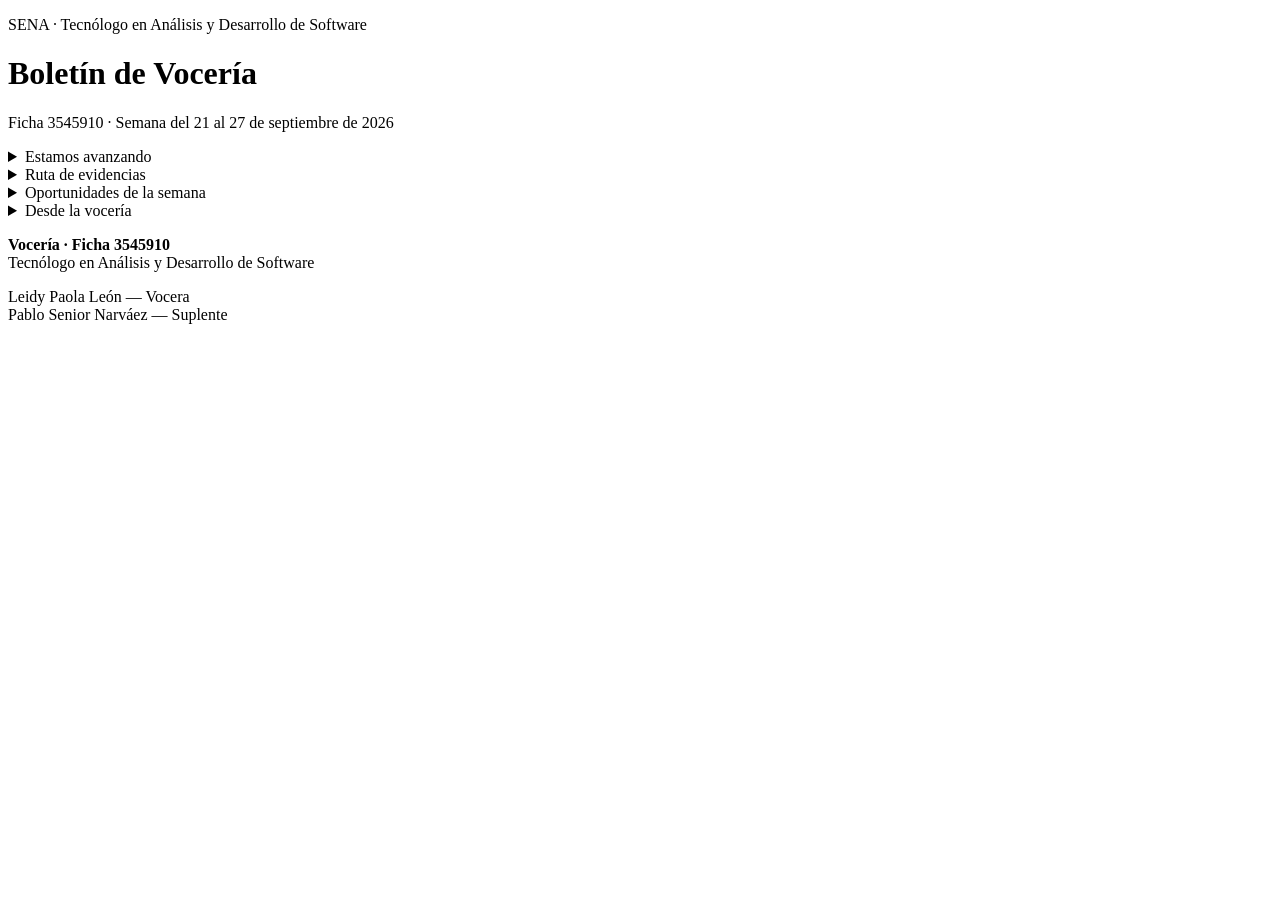
==== index.html @ a2a6277c "Agregar contenido y secciones desplegables" ====
<!DOCTYPE html>
<html lang="es">

<head>
    <meta charset="UTF-8">
    <meta name="viewport" content="width=device-width, initial-scale=1.0">
    <meta name="description" content="Boletín de acompañamiento de la vocería de la ficha 3545910 - SENA.">

    <title>Boletín de Vocería | Ficha 3545910</title>
</head>

<body>

    <header>
        <p>SENA · Tecnólogo en Análisis y Desarrollo de Software</p>
        <h1>Boletín de Vocería</h1>
        <p>Ficha 3545910 · Semana del 21 al 27 de septiembre de 2026</p>
    </header>

    <main>

        <!-- SECCIÓN 1 -->
        <details>
            <summary>
                Estamos avanzando
            </summary>

            <p>
                Estamos llegando al cierre de las evidencias correspondientes
                a la Actividad de Aprendizaje 1 y ya comenzamos la transición
                hacia la Actividad de Aprendizaje 2, de la cual hacen parte
                los materiales de formación y las actividades relacionadas
                con UML que estamos desarrollando actualmente.
            </p>

            <p>
                Por eso, este es un buen momento para revisar cómo vamos:
                quienes tengan evidencias pendientes o presenten alguna
                dificultad deben comunicarlo oportunamente y ponerse al día,
                teniendo en cuenta que durante los próximos meses continuarán
                las actividades del componente técnico y las demás competencias
                previstas en el cronograma de formación.
            </p>

            <p>
                Desde la vocería estaremos compartiendo semanalmente las
                actividades y fechas que correspondan según el calendario,
                para que todos tengamos claro qué viene y podamos organizarnos
                con tiempo.
            </p>
        </details>


        <!-- SECCIÓN 2 -->
        <details>
            <summary>
                Ruta de evidencias
            </summary>

            <p>
                <strong>Importante:</strong> las actividades no necesariamente
                aparecen en Zajuna siguiendo el orden de sus fechas de cierre.
                Por eso las organizamos aquí según su vencimiento.
            </p>

            <h3>Vencidas</h3>

            <article>
                <strong>Taller: Especificación del modelo conceptual y propuesta técnica del proyecto de software</strong>
                <p>Venció: 8 de septiembre de 2026 · 9:24 a. m.</p>
            </article>

            <article>
                <strong>Elaboración de los diagramas del modelo de dominio del proyecto</strong>
                <p>Venció: 11 de septiembre de 2026 · 9:10 a. m.</p>
            </article>

            <article>
                <strong>Foro temático – Lenguaje Unificado de Modelado (UML)</strong>
                <p>Venció: 21 de septiembre de 2026 · 9:09 a. m.</p>
            </article>

            <h3>Esta semana</h3>

            <article>
                <strong>Elaboración de diagramas y plantillas para casos de uso del proyecto</strong>
                <p>Vence: 27 de septiembre de 2026 · 9:09 a. m.</p>
            </article>

            <h3>Próximamente</h3>

            <article>
                <strong>Elaboración de historias de usuario del proyecto</strong>
                <p>Vence: 4 de octubre de 2026 · 9:09 a. m.</p>
            </article>

            <article>
                <strong>Diagramas y documentación de actividades del proyecto</strong>
                <p>Vence: 4 de octubre de 2026 · 9:10 a. m.</p>
            </article>

            <article>
                <strong>Mapa conceptual sobre validación de documentos</strong>
                <p>Vence: 18 de octubre de 2026 · 9:10 a. m.</p>
            </article>

            <p>
                <strong>¿Tienes alguna evidencia vencida?</strong>
                Revisa tu estado en Zajuna y comunícate oportunamente
                con el instructor correspondiente.
            </p>
        </details>


        <!-- SECCIÓN 3 -->
        <details>
            <summary>
                Oportunidades de la semana
            </summary>

            <p>
                Además de las evidencias, el SENA ofrece espacios de
                transferencia para acompañarnos durante la formación.
                Estas son algunas de las oportunidades que destacamos
                esta semana.
            </p>

            <article>
                <h3>¿Cómo usar la IA para aprender y trabajar mejor?</h3>

                <p>
                    Lunes 21 · 2:00 p. m.<br>
                    Viernes 25 · 10:00 a. m.
                </p>

                <p>
                    <strong>¿Por qué puede servirte?</strong>
                    Para conocer formas prácticas de utilizar la inteligencia
                    artificial como apoyo para estudiar, resolver dudas y
                    desarrollar mejor tus actividades.
                </p>
            </article>

            <article>
                <h3>Organiza tu aprendizaje con el cronograma de formación</h3>

                <p>
                    Lunes 21 · 4:00 p. m.<br>
                    Viernes 25 · 8:00 a. m.
                </p>

                <p>
                    <strong>¿Por qué puede servirte?</strong>
                    Para identificar fechas importantes, anticipar entregas
                    y organizar mejor tu tiempo cuando tienes varias
                    evidencias abiertas.
                </p>
            </article>

            <article>
                <h3>Usa el diseño universal para potenciar tu aprendizaje</h3>

                <p>
                    Lunes 21 · 6:00 p. m.<br>
                    Viernes 25 · 4:00 p. m.
                </p>

                <p>
                    <strong>¿Por qué puede servirte?</strong>
                    Para conocer diferentes maneras de acceder, comprender
                    y trabajar la información y aprovechar estrategias
                    que pueden facilitar tu proceso de aprendizaje.
                </p>
            </article>

            <p>
                <a href="https://ejecucionformacion.sena.edu.co/comunidad-aprendices/transferencias/titulada"
                   target="_blank"
                   rel="noopener noreferrer">
                    Ver todas las transferencias para aprendices
                </a>
            </p>
        </details>


        <!-- SECCIÓN 4 -->
        <details>
            <summary>
                Desde la vocería
            </summary>

            <p>
                Revisa periódicamente Zajuna, incluso si consideras que estás
                al día. Si tienes evidencias pendientes, dificultades con
                alguna actividad o una situación que esté afectando tu proceso
                formativo, comunícate oportunamente con el instructor y,
                si necesitas acompañamiento, con la vocería de la ficha.
            </p>

            <p>
                La idea de este boletín es organizar en un solo lugar lo más
                importante de cada semana para que sea más fácil seguir
                nuestra ruta de formación.
            </p>
        </details>

    </main>


    <footer>
        <p>
            <strong>Vocería · Ficha 3545910</strong><br>
            Tecnólogo en Análisis y Desarrollo de Software
        </p>

        <p>
            Leidy Paola León — Vocera<br>
            Pablo Senior Narváez — Suplente
        </p>
    </footer>

</body>

</html>
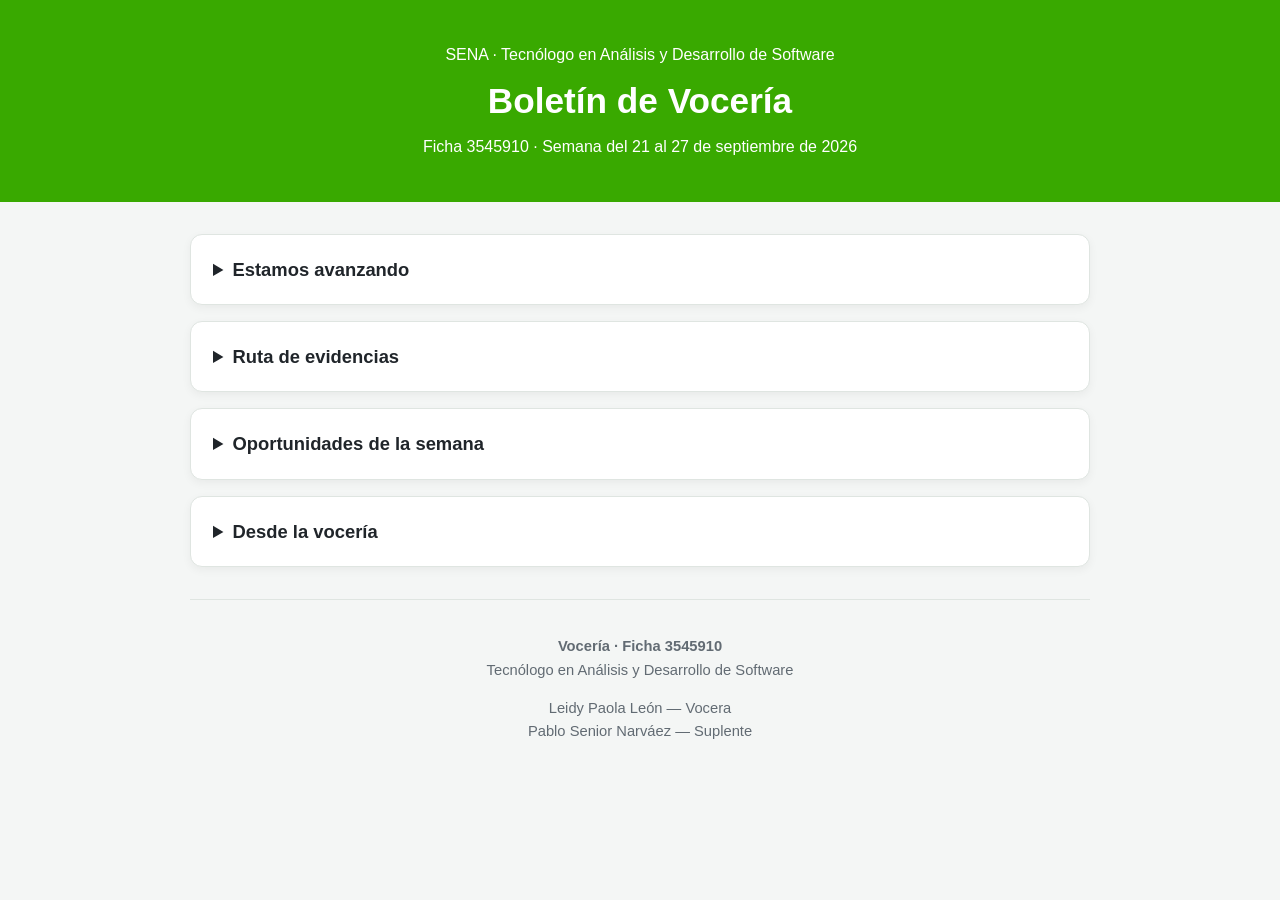
==== commit d239c83c: "Conectar hoja de estilos al boletín" ====
--- a/index.html
+++ b/index.html
@@ -7,6 +7,7 @@
     <meta name="description" content="Boletín de acompañamiento de la vocería de la ficha 3545910 - SENA.">
 
     <title>Boletín de Vocería | Ficha 3545910</title>
+      <link rel="stylesheet" href="css/estilos.css">
 </head>
 
 <body>
--- a/css/estilos.css
+++ b/css/estilos.css
@@ -0,0 +1,190 @@
+/* =========================================
+   BOLETÍN DE VOCERÍA - FICHA 3545910
+   ========================================= */
+
+:root {
+    --sena-verde: #39a900;
+    --sena-verde-oscuro: #277800;
+    --fondo: #f4f6f5;
+    --blanco: #ffffff;
+    --texto: #20252a;
+    --texto-suave: #626b73;
+    --borde: #dfe5e1;
+
+    --rojo: #b42318;
+    --rojo-fondo: #fff1f0;
+
+    --naranja: #b54708;
+    --naranja-fondo: #fff6e8;
+
+    --amarillo: #856404;
+    --amarillo-fondo: #fffbea;
+}
+
+
+/* CONFIGURACIÓN GENERAL */
+
+* {
+    box-sizing: border-box;
+}
+
+body {
+    margin: 0;
+    background: var(--fondo);
+    color: var(--texto);
+    font-family: Arial, Helvetica, sans-serif;
+    line-height: 1.6;
+}
+
+
+/* ENCABEZADO */
+
+header {
+    background: var(--sena-verde);
+    color: var(--blanco);
+    padding: 38px 24px;
+    text-align: center;
+}
+
+header h1 {
+    margin: 5px 0;
+    font-size: 2.2rem;
+}
+
+header p {
+    margin: 4px 0;
+}
+
+
+/* CONTENIDO PRINCIPAL */
+
+main {
+    width: min(900px, 92%);
+    margin: 32px auto;
+}
+
+
+/* SECCIONES DESPLEGABLES */
+
+details {
+    background: var(--blanco);
+    border: 1px solid var(--borde);
+    border-radius: 12px;
+    margin-bottom: 16px;
+    overflow: hidden;
+    box-shadow: 0 3px 10px rgba(0, 0, 0, 0.05);
+}
+
+summary {
+    padding: 20px 22px;
+    font-size: 1.15rem;
+    font-weight: 700;
+    cursor: pointer;
+    color: var(--texto);
+}
+
+summary:hover {
+    background: #f0f8ec;
+}
+
+details[open] summary {
+    border-bottom: 1px solid var(--borde);
+    color: var(--sena-verde-oscuro);
+}
+
+details > p,
+details > h3,
+details > article {
+    margin-left: 22px;
+    margin-right: 22px;
+}
+
+details > p:first-of-type {
+    margin-top: 22px;
+}
+
+details > p:last-child {
+    margin-bottom: 24px;
+}
+
+
+/* TARJETAS INTERNAS */
+
+article {
+    background: #f8faf9;
+    border-left: 4px solid var(--sena-verde);
+    border-radius: 6px;
+    padding: 14px 16px;
+    margin-top: 12px;
+    margin-bottom: 12px;
+}
+
+article p {
+    margin: 6px 0;
+}
+
+article h3 {
+    margin-top: 0;
+    margin-bottom: 8px;
+}
+
+
+/* ENLACES */
+
+a {
+    color: var(--sena-verde-oscuro);
+    font-weight: 700;
+    text-decoration: none;
+}
+
+a:hover {
+    text-decoration: underline;
+}
+
+
+/* PIE DE PÁGINA */
+
+footer {
+    width: min(900px, 92%);
+    margin: 25px auto 40px;
+    padding-top: 20px;
+    border-top: 1px solid var(--borde);
+    color: var(--texto-suave);
+    text-align: center;
+    font-size: 0.92rem;
+}
+
+
+/* CELULARES */
+
+@media (max-width: 600px) {
+
+    header {
+        padding: 28px 18px;
+    }
+
+    header h1 {
+        font-size: 1.75rem;
+    }
+
+    main {
+        width: 94%;
+        margin: 20px auto;
+    }
+
+    summary {
+        padding: 17px;
+        font-size: 1.05rem;
+    }
+
+    details > p,
+    details > h3,
+    details > article {
+        margin-left: 16px;
+        margin-right: 16px;
+    }
+
+    article {
+        padding: 12px 14px;
+    }
+}
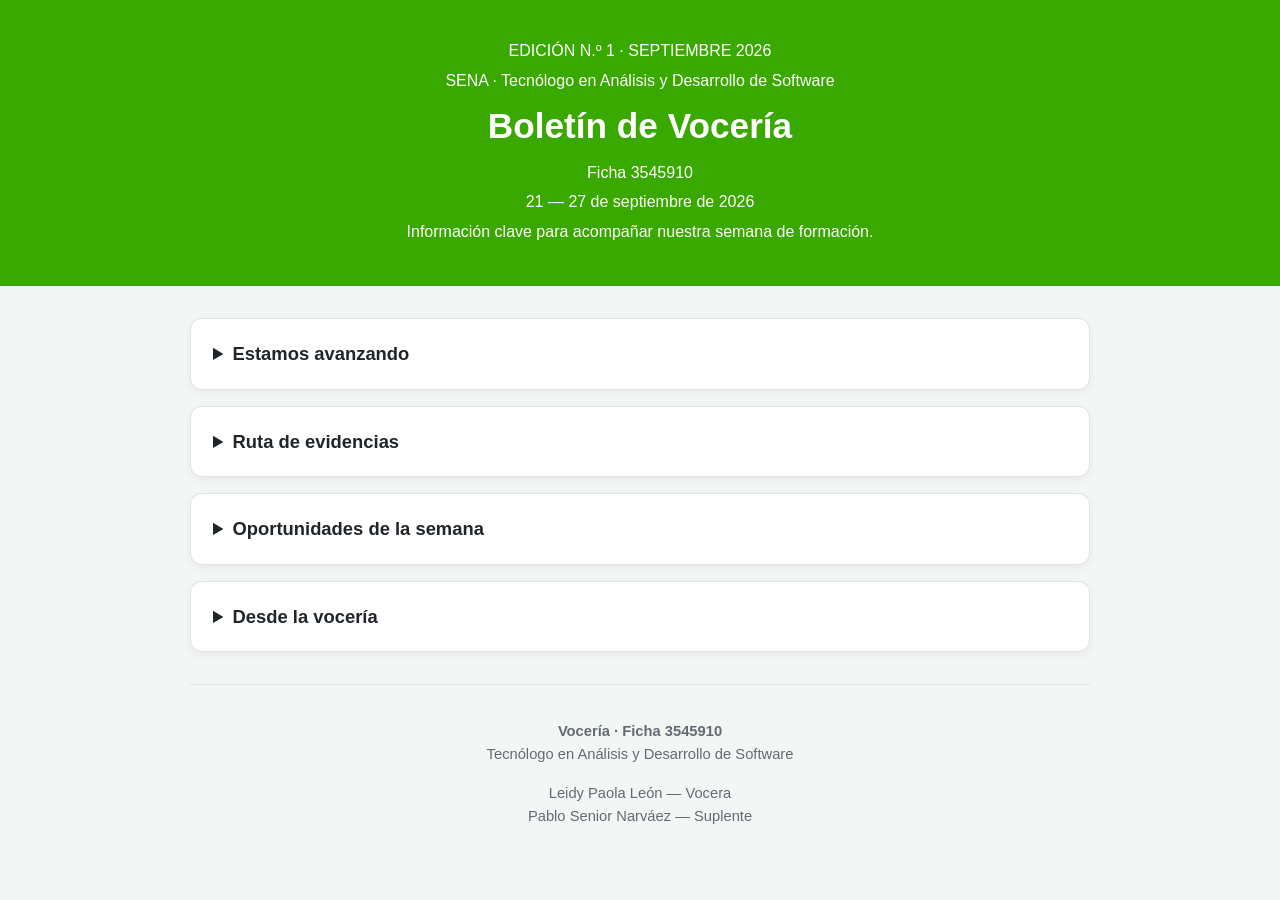
==== commit f19e80a7: "Mejorar la estructura de la cabecera" ====
--- a/index.html
+++ b/index.html
@@ -12,11 +12,31 @@
 
 <body>
 
-    <header>
-        <p>SENA · Tecnólogo en Análisis y Desarrollo de Software</p>
+   <header>
+    <div class="cabecera-contenido">
+
+        <div class="edicion">EDICIÓN N.º 1 · SEPTIEMBRE 2026</div>
+
+        <p class="programa">
+            SENA · Tecnólogo en Análisis y Desarrollo de Software
+        </p>
+
         <h1>Boletín de Vocería</h1>
-        <p>Ficha 3545910 · Semana del 21 al 27 de septiembre de 2026</p>
-    </header>
+
+        <p class="ficha">
+            Ficha 3545910
+        </p>
+
+        <div class="semana">
+            21 — 27 de septiembre de 2026
+        </div>
+
+        <p class="proposito">
+            Información clave para acompañar nuestra semana de formación.
+        </p>
+
+    </div>
+</header>
 
     <main>
 
@@ -66,44 +86,51 @@
 
             <h3>Vencidas</h3>
 
-            <article>
-                <strong>Taller: Especificación del modelo conceptual y propuesta técnica del proyecto de software</strong>
-                <p>Venció: 8 de septiembre de 2026 · 9:24 a. m.</p>
-            </article>
-
-            <article>
-                <strong>Elaboración de los diagramas del modelo de dominio del proyecto</strong>
-                <p>Venció: 11 de septiembre de 2026 · 9:10 a. m.</p>
-            </article>
-
-            <article>
-                <strong>Foro temático – Lenguaje Unificado de Modelado (UML)</strong>
-                <p>Venció: 21 de septiembre de 2026 · 9:09 a. m.</p>
-            </article>
+           <article class="evidencia vencida">
+    <span class="estado">VENCIDA</span>
+    <strong>Taller: Especificación del modelo conceptual y propuesta técnica del proyecto de software</strong>
+    <p>Venció: 8 de septiembre de 2026 · 9:24 a. m.</p>
+</article>
+
+<article class="evidencia vencida">
+    <span class="estado">VENCIDA</span>
+    <strong>Elaboración de los diagramas del modelo de dominio del proyecto</strong>
+    <p>Venció: 11 de septiembre de 2026 · 9:10 a. m.</p>
+</article>
+
+<article class="evidencia vencida">
+    <span class="estado">VENCIDA</span>
+    <strong>Foro temático – Lenguaje Unificado de Modelado (UML)</strong>
+    <p>Venció: 21 de septiembre de 2026 · 9:09 a. m.</p>
+</article>
 
             <h3>Esta semana</h3>
 
-            <article>
-                <strong>Elaboración de diagramas y plantillas para casos de uso del proyecto</strong>
-                <p>Vence: 27 de septiembre de 2026 · 9:09 a. m.</p>
-            </article>
+           <article class="evidencia semana">
+    <span class="estado">ESTA SEMANA</span>
+    <strong>Elaboración de diagramas y plantillas para casos de uso del proyecto</strong>
+    <p>Vence: 27 de septiembre de 2026 · 9:09 a. m.</p>
+</article>
 
             <h3>Próximamente</h3>
 
-            <article>
-                <strong>Elaboración de historias de usuario del proyecto</strong>
-                <p>Vence: 4 de octubre de 2026 · 9:09 a. m.</p>
-            </article>
-
-            <article>
-                <strong>Diagramas y documentación de actividades del proyecto</strong>
-                <p>Vence: 4 de octubre de 2026 · 9:10 a. m.</p>
-            </article>
-
-            <article>
-                <strong>Mapa conceptual sobre validación de documentos</strong>
-                <p>Vence: 18 de octubre de 2026 · 9:10 a. m.</p>
-            </article>
+            <article class="evidencia proxima">
+    <span class="estado">PRÓXIMAMENTE</span>
+    <strong>Elaboración de historias de usuario del proyecto</strong>
+    <p>Vence: 4 de octubre de 2026 · 9:09 a. m.</p>
+</article>
+
+<article class="evidencia proxima">
+    <span class="estado">PRÓXIMAMENTE</span>
+    <strong>Diagramas y documentación de actividades del proyecto</strong>
+    <p>Vence: 4 de octubre de 2026 · 9:10 a. m.</p>
+</article>
+
+<article class="evidencia proxima">
+    <span class="estado">PRÓXIMAMENTE</span>
+    <strong>Mapa conceptual sobre validación de documentos</strong>
+    <p>Vence: 18 de octubre de 2026 · 9:10 a. m.</p>
+</article>
 
             <p>
                 <strong>¿Tienes alguna evidencia vencida?</strong>
@@ -126,7 +153,7 @@
                 esta semana.
             </p>
 
-            <article>
+            <article class="Oportunidad">
                 <h3>¿Cómo usar la IA para aprender y trabajar mejor?</h3>
 
                 <p>
@@ -142,7 +169,7 @@
                 </p>
             </article>
 
-            <article>
+            <article class="oportunidad">
                 <h3>Organiza tu aprendizaje con el cronograma de formación</h3>
 
                 <p>
@@ -158,12 +185,12 @@
                 </p>
             </article>
 
-            <article>
-                <h3>Usa el diseño universal para potenciar tu aprendizaje</h3>
-
-                <p>
-                    Lunes 21 · 6:00 p. m.<br>
-                    Viernes 25 · 4:00 p. m.
+            <article class="oportunidad">
+                <h3>Aprende a usar tu LMS ZAJUNA y portencia tu formación</h3>
+
+                <p>
+                    Martes 22 · 2:00 p. m.<br>
+                    Viernes 25 · 2:00 p. m.
                 </p>
 
                 <p>
@@ -175,7 +202,8 @@
             </article>
 
             <p>
-                <a href="https://ejecucionformacion.sena.edu.co/comunidad-aprendices/transferencias/titulada"
+                <a a class="boton-transferencias"
+                    href="https://ejecucionformacion.sena.edu.co/comunidad-aprendices/transferencias/titulada"
                    target="_blank"
                    rel="noopener noreferrer">
                     Ver todas las transferencias para aprendices
--- a/css/estilos.css
+++ b/css/estilos.css
@@ -154,7 +154,100 @@
     font-size: 0.92rem;
 }
 
-
+/* ESTADOS DE LAS EVIDENCIAS */
+
+.evidencia {
+    position: relative;
+}
+
+.evidencia .estado {
+    display: inline-block;
+    margin-bottom: 10px;
+    padding: 4px 9px;
+    border-radius: 20px;
+    font-size: 0.72rem;
+    font-weight: 700;
+    letter-spacing: 0.4px;
+}
+
+.evidencia strong {
+    display: block;
+}
+
+.evidencia.vencida {
+    border-left-color: var(--rojo);
+    background: var(--rojo-fondo);
+}
+
+.evidencia.vencida .estado {
+    color: var(--rojo);
+    background: #ffd9d6;
+}
+
+.evidencia.semana {
+    border-left-color: var(--naranja);
+    background: var(--naranja-fondo);
+}
+
+.evidencia.semana .estado {
+    color: var(--naranja);
+    background: #ffe1bd;
+}
+
+.evidencia.proxima {
+    border-left-color: #c99700;
+    background: var(--amarillo-fondo);
+}
+
+.evidencia.proxima .estado {
+    color: var(--amarillo);
+    background: #fff0a6;
+}
+/* OPORTUNIDADES DE LA SEMANA */
+
+.oportunidad {
+    border-left-color: var(--sena-verde);
+    background: #f3faef;
+    padding: 18px 20px;
+}
+
+.oportunidad h3 {
+    color: var(--sena-verde-oscuro);
+    font-size: 1.05rem;
+    margin-bottom: 12px;
+}
+
+.oportunidad p {
+    margin: 10px 0;
+}
+
+.oportunidad p:first-of-type {
+    padding: 9px 12px;
+    background: var(--blanco);
+    border-radius: 6px;
+    font-weight: 600;
+}
+
+
+/* BOTÓN DE TRANSFERENCIAS */
+
+.boton-transferencias {
+    display: inline-block;
+    margin-top: 8px;
+    padding: 11px 18px;
+    background: var(--sena-verde);
+    color: var(--blanco);
+    border-radius: 7px;
+    font-size: 0.9rem;
+    font-weight: 700;
+    text-decoration: none;
+}
+
+.boton-transferencias:hover {
+    background: var(--sena-verde-oscuro);
+    color: var(--blanco);
+    text-decoration: none;
+}
 /* CELULARES */
 
 @media (max-width: 600px) {
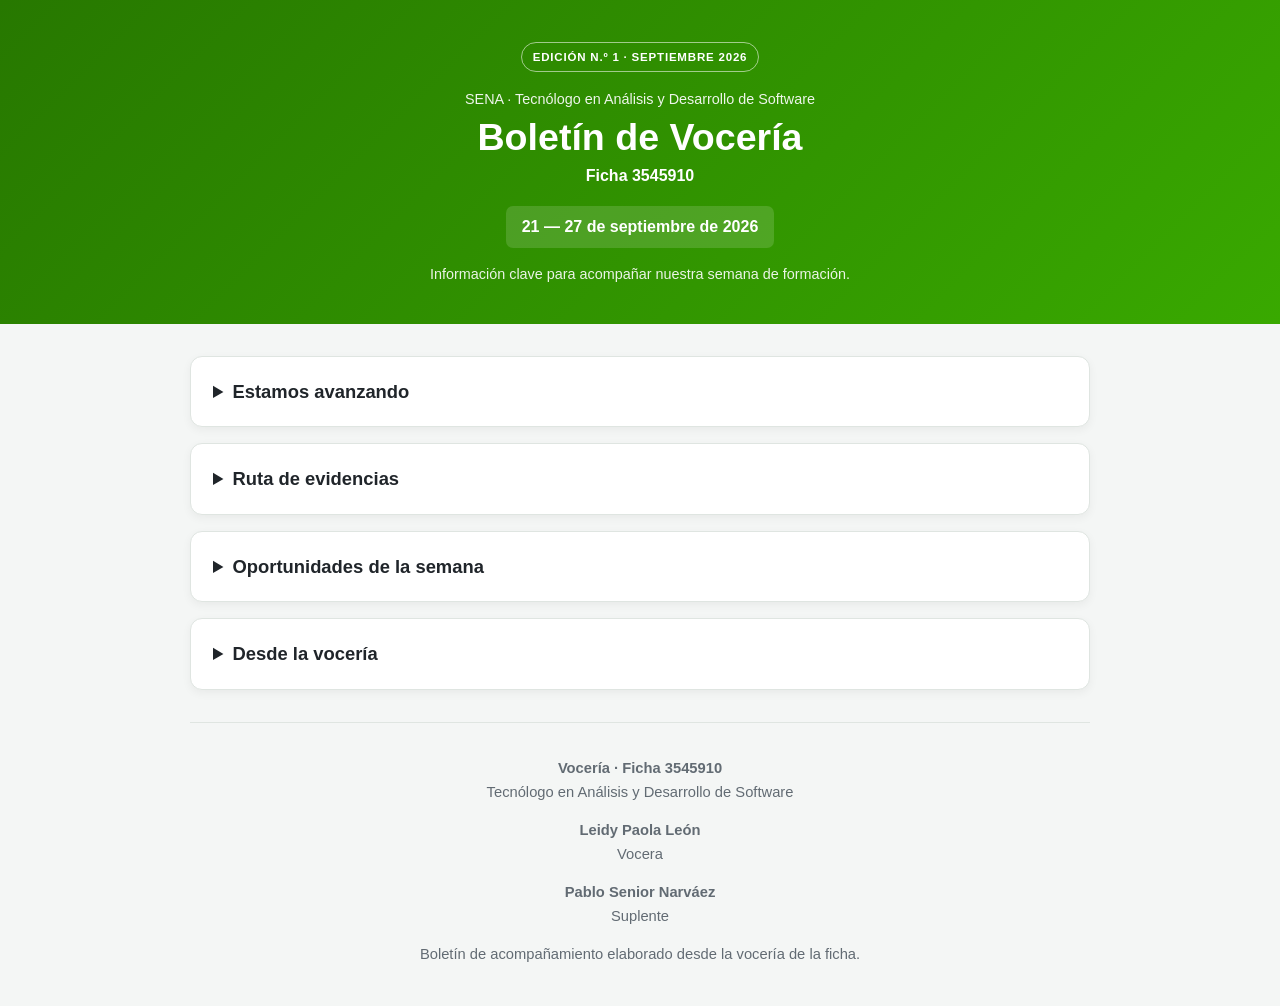
==== commit d6a1c8f3: "Organizar sección y equipo de vocería" ====
--- a/index.html
+++ b/index.html
@@ -186,7 +186,7 @@
             </article>
 
             <article class="oportunidad">
-                <h3>Aprende a usar tu LMS ZAJUNA y portencia tu formación</h3>
+                <h3>Aprende a usar tu LMS ZAJUNA y potencia tu formación</h3>
 
                 <p>
                     Martes 22 · 2:00 p. m.<br>
@@ -213,7 +213,7 @@
 
 
         <!-- SECCIÓN 4 -->
-        <details>
+        <details class="voceria">
             <summary>
                 Desde la vocería
             </summary>
@@ -237,16 +237,31 @@
 
 
     <footer>
-        <p>
+    <div class="footer-contenido">
+
+        <p class="footer-ficha">
             <strong>Vocería · Ficha 3545910</strong><br>
             Tecnólogo en Análisis y Desarrollo de Software
         </p>
 
-        <p>
-            Leidy Paola León — Vocera<br>
-            Pablo Senior Narváez — Suplente
-        </p>
-    </footer>
+        <div class="equipo-voceria">
+            <p>
+                <strong>Leidy Paola León</strong><br>
+                Vocera
+            </p>
+
+            <p>
+                <strong>Pablo Senior Narváez</strong><br>
+                Suplente
+            </p>
+        </div>
+
+        <p class="footer-nota">
+            Boletín de acompañamiento elaborado desde la vocería de la ficha.
+        </p>
+
+    </div>
+</footer>
 
 </body>
 
--- a/css/estilos.css
+++ b/css/estilos.css
@@ -40,21 +40,65 @@
 /* ENCABEZADO */
 
 header {
-    background: var(--sena-verde);
+    background: linear-gradient(
+        135deg,
+        var(--sena-verde-oscuro),
+        var(--sena-verde)
+    );
     color: var(--blanco);
-    padding: 38px 24px;
+    padding: 42px 24px 38px;
     text-align: center;
 }
 
+.cabecera-contenido {
+    width: min(900px, 100%);
+    margin: 0 auto;
+}
+
+.edicion {
+    display: inline-block;
+    padding: 5px 11px;
+    margin-bottom: 16px;
+    border: 1px solid rgba(255, 255, 255, 0.55);
+    border-radius: 20px;
+    font-size: 0.72rem;
+    font-weight: 700;
+    letter-spacing: 0.8px;
+}
+
+.programa {
+    margin: 0 0 4px;
+    font-size: 0.9rem;
+    opacity: 0.92;
+}
+
 header h1 {
-    margin: 5px 0;
-    font-size: 2.2rem;
-}
-
-header p {
-    margin: 4px 0;
-}
-
+    margin: 5px 0 3px;
+    font-size: 2.35rem;
+    line-height: 1.15;
+}
+
+.ficha {
+    margin: 0;
+    font-size: 1rem;
+    font-weight: 700;
+}
+
+.semana {
+    display: inline-block;
+    margin-top: 18px;
+    padding: 8px 16px;
+    background: rgba(255, 255, 255, 0.14);
+    border-radius: 7px;
+    font-weight: 600;
+}
+
+.proposito {
+    margin: 15px auto 0;
+    max-width: 520px;
+    font-size: 0.9rem;
+    opacity: 0.9;
+}
 
 /* CONTENIDO PRINCIPAL */
 
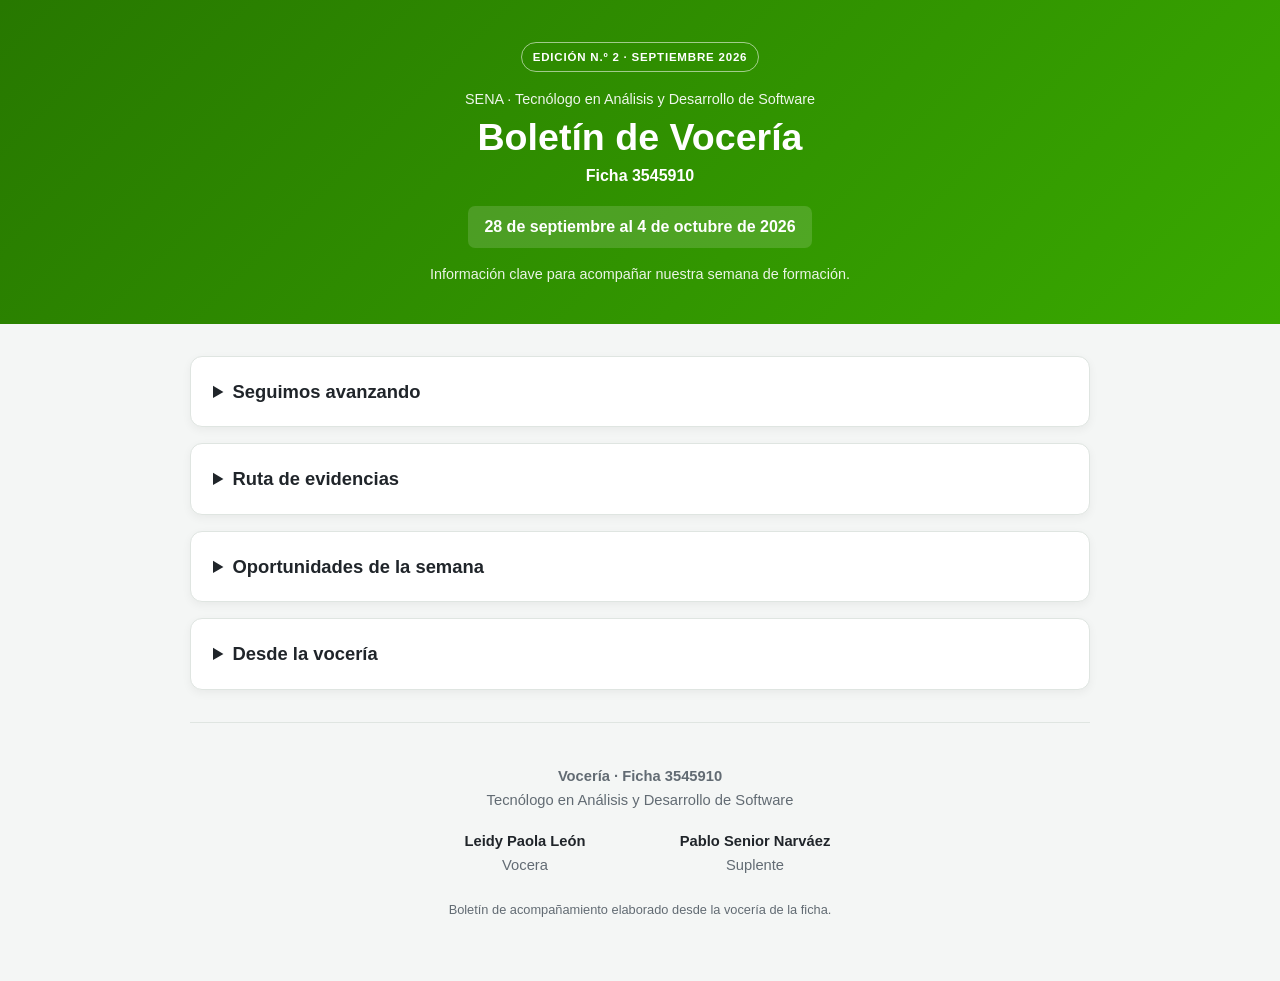
==== commit a66acd83: "Publicar edición #2 del boletín" ====
--- a/index.html
+++ b/index.html
@@ -15,7 +15,7 @@
    <header>
     <div class="cabecera-contenido">
 
-        <div class="edicion">EDICIÓN N.º 1 · SEPTIEMBRE 2026</div>
+        <div class="edicion">EDICIÓN N.º 2 · SEPTIEMBRE 2026</div>
 
         <p class="programa">
             SENA · Tecnólogo en Análisis y Desarrollo de Software
@@ -28,7 +28,7 @@
         </p>
 
         <div class="semana">
-            21 — 27 de septiembre de 2026
+            28 de septiembre al 4 de octubre de 2026
         </div>
 
         <p class="proposito">
@@ -43,28 +43,20 @@
         <!-- SECCIÓN 1 -->
         <details>
             <summary>
-                Estamos avanzando
+                Seguimos avanzando
             </summary>
 
             <p>
-                Estamos llegando al cierre de las evidencias correspondientes
-                a la Actividad de Aprendizaje 1 y ya comenzamos la transición
-                hacia la Actividad de Aprendizaje 2, de la cual hacen parte
-                los materiales de formación y las actividades relacionadas
-                con UML que estamos desarrollando actualmente.
-            </p>
-
-            <p>
-                Por eso, este es un buen momento para revisar cómo vamos:
-                quienes tengan evidencias pendientes o presenten alguna
-                dificultad deben comunicarlo oportunamente y ponerse al día,
-                teniendo en cuenta que durante los próximos meses continuarán
-                las actividades del componente técnico y las demás competencias
-                previstas en el cronograma de formación.
-            </p>
-
-            <p>
-                Desde la vocería estaremos compartiendo semanalmente las
+              Esta semana continuamos avanzando en la fase de análisis de nuestro proyecto de software.
+              Después de trabajar con los casos de uso y UML, comenzamos con la elaboración de historias
+              de usuario y la documentación de actividades del proyecto. 
+            </p>
+            <p>
+            También es una buena oportunidad para revisar las evidencias pendientes: algunas actividades que tenían fechas anteriores
+            aparecen nuevamente habilitadas en Zajuna, por lo que recomendamos revisar la plataforma y aprovechar estos nuevos plazos para ponerse al día.
+            </p>
+            <p>
+                Desde la vocería continuaremos compartiendo semanalmente las
                 actividades y fechas que correspondan según el calendario,
                 para que todos tengamos claro qué viene y podamos organizarnos
                 con tiempo.
@@ -73,166 +65,193 @@
 
 
         <!-- SECCIÓN 2 -->
-        <details>
-            <summary>
-                Ruta de evidencias
-            </summary>
-
-            <p>
-                <strong>Importante:</strong> las actividades no necesariamente
-                aparecen en Zajuna siguiendo el orden de sus fechas de cierre.
-                Por eso las organizamos aquí según su vencimiento.
-            </p>
-
-            <h3>Vencidas</h3>
-
-           <article class="evidencia vencida">
-    <span class="estado">VENCIDA</span>
-    <strong>Taller: Especificación del modelo conceptual y propuesta técnica del proyecto de software</strong>
-    <p>Venció: 8 de septiembre de 2026 · 9:24 a. m.</p>
-</article>
-
-<article class="evidencia vencida">
-    <span class="estado">VENCIDA</span>
-    <strong>Elaboración de los diagramas del modelo de dominio del proyecto</strong>
-    <p>Venció: 11 de septiembre de 2026 · 9:10 a. m.</p>
-</article>
-
-<article class="evidencia vencida">
-    <span class="estado">VENCIDA</span>
-    <strong>Foro temático – Lenguaje Unificado de Modelado (UML)</strong>
-    <p>Venció: 21 de septiembre de 2026 · 9:09 a. m.</p>
-</article>
-
-            <h3>Esta semana</h3>
-
-           <article class="evidencia semana">
-    <span class="estado">ESTA SEMANA</span>
-    <strong>Elaboración de diagramas y plantillas para casos de uso del proyecto</strong>
-    <p>Vence: 27 de septiembre de 2026 · 9:09 a. m.</p>
-</article>
-
-            <h3>Próximamente</h3>
-
-            <article class="evidencia proxima">
-    <span class="estado">PRÓXIMAMENTE</span>
-    <strong>Elaboración de historias de usuario del proyecto</strong>
-    <p>Vence: 4 de octubre de 2026 · 9:09 a. m.</p>
-</article>
-
-<article class="evidencia proxima">
-    <span class="estado">PRÓXIMAMENTE</span>
-    <strong>Diagramas y documentación de actividades del proyecto</strong>
-    <p>Vence: 4 de octubre de 2026 · 9:10 a. m.</p>
-</article>
-
-<article class="evidencia proxima">
-    <span class="estado">PRÓXIMAMENTE</span>
-    <strong>Mapa conceptual sobre validación de documentos</strong>
-    <p>Vence: 18 de octubre de 2026 · 9:10 a. m.</p>
-</article>
-
-            <p>
-                <strong>¿Tienes alguna evidencia vencida?</strong>
-                Revisa tu estado en Zajuna y comunícate oportunamente
-                con el instructor correspondiente.
-            </p>
-        </details>
-
+<details>
+    <summary>
+        Ruta de evidencias
+    </summary>
+
+    <p>
+        <strong>Importante:</strong> revisa periódicamente Zajuna.
+        Algunas evidencias pueden aparecer nuevamente habilitadas
+        o presentar cambios en sus fechas de cierre.
+    </p>
+
+    <h3>Oportunidad de entrega</h3>
+
+    <article class="evidencia semana">
+        <span class="estado">OPORTUNIDAD DE ENTREGA</span>
+        <strong>Mapa mental - Software y servicios de Internet</strong>
+        <p>Vence: 30 de septiembre de 2026 · 9:01 a. m.</p>
+    </article>
+
+    <h3>Esta semana</h3>
+
+    <article class="evidencia semana">
+        <span class="estado">ESTA SEMANA</span>
+        <strong>Elaboración de historias de usuario del proyecto</strong>
+        <p>Vence: 4 de octubre de 2026 · 9:09 a. m.</p>
+    </article>
+
+    <article class="evidencia semana">
+        <span class="estado">ESTA SEMANA</span>
+        <strong>Diagramas y documentación de actividades del proyecto</strong>
+        <p>Vence: 4 de octubre de 2026 · 9:10 a. m.</p>
+    </article>
+
+    <h3>Próximamente</h3>
+
+    <article class="evidencia proxima">
+        <span class="estado">PRÓXIMAMENTE</span>
+        <strong>Elaboración de los diagramas del modelo de dominio del proyecto</strong>
+        <p>Programada: semana del 5 al 11 de octubre de 2026</p>
+    </article>
+
+    <article class="evidencia proxima">
+        <span class="estado">PRÓXIMAMENTE</span>
+        <strong>Mapa conceptual sobre validación de documentos</strong>
+        <p>Programada: semana del 12 al 18 de octubre de 2026</p>
+    </article>
+
+    <article class="evidencia proxima">
+        <span class="estado">PRÓXIMAMENTE</span>
+        <strong>Elaboración del informe de análisis con listas de chequeo para la validación de artefactos</strong>
+        <p>Programada: semana del 12 al 18 de octubre de 2026</p>
+    </article>
+
+    <p>
+        <strong>¿Tienes alguna evidencia pendiente?</strong>
+        Revisa su disponibilidad y fecha de cierre directamente en Zajuna
+        y comunícate oportunamente con el instructor correspondiente.
+    </p>
+</details>
 
         <!-- SECCIÓN 3 -->
-        <details>
-            <summary>
-                Oportunidades de la semana
-            </summary>
-
-            <p>
-                Además de las evidencias, el SENA ofrece espacios de
-                transferencia para acompañarnos durante la formación.
-                Estas son algunas de las oportunidades que destacamos
-                esta semana.
-            </p>
-
-            <article class="Oportunidad">
-                <h3>¿Cómo usar la IA para aprender y trabajar mejor?</h3>
-
-                <p>
-                    Lunes 21 · 2:00 p. m.<br>
-                    Viernes 25 · 10:00 a. m.
-                </p>
-
-                <p>
-                    <strong>¿Por qué puede servirte?</strong>
-                    Para conocer formas prácticas de utilizar la inteligencia
-                    artificial como apoyo para estudiar, resolver dudas y
-                    desarrollar mejor tus actividades.
-                </p>
-            </article>
-
-            <article class="oportunidad">
-                <h3>Organiza tu aprendizaje con el cronograma de formación</h3>
-
-                <p>
-                    Lunes 21 · 4:00 p. m.<br>
-                    Viernes 25 · 8:00 a. m.
-                </p>
-
-                <p>
-                    <strong>¿Por qué puede servirte?</strong>
-                    Para identificar fechas importantes, anticipar entregas
-                    y organizar mejor tu tiempo cuando tienes varias
-                    evidencias abiertas.
-                </p>
-            </article>
-
-            <article class="oportunidad">
-                <h3>Aprende a usar tu LMS ZAJUNA y potencia tu formación</h3>
-
-                <p>
-                    Martes 22 · 2:00 p. m.<br>
-                    Viernes 25 · 2:00 p. m.
-                </p>
-
-                <p>
-                    <strong>¿Por qué puede servirte?</strong>
-                    Para conocer diferentes maneras de acceder, comprender
-                    y trabajar la información y aprovechar estrategias
-                    que pueden facilitar tu proceso de aprendizaje.
-                </p>
-            </article>
-
-            <p>
-                <a a class="boton-transferencias"
-                    href="https://ejecucionformacion.sena.edu.co/comunidad-aprendices/transferencias/titulada"
-                   target="_blank"
-                   rel="noopener noreferrer">
-                    Ver todas las transferencias para aprendices
-                </a>
-            </p>
-        </details>
-
-
-        <!-- SECCIÓN 4 -->
-        <details class="voceria">
-            <summary>
-                Desde la vocería
-            </summary>
-
-            <p>
-                Revisa periódicamente Zajuna, incluso si consideras que estás
-                al día. Si tienes evidencias pendientes, dificultades con
-                alguna actividad o una situación que esté afectando tu proceso
-                formativo, comunícate oportunamente con el instructor y,
-                si necesitas acompañamiento, con la vocería de la ficha.
-            </p>
-
-            <p>
-                La idea de este boletín es organizar en un solo lugar lo más
-                importante de cada semana para que sea más fácil seguir
-                nuestra ruta de formación.
-            </p>
-        </details>
-
+<details>
+    <summary>
+        Oportunidades de la semana
+    </summary>
+
+    <p>
+        Además de las evidencias, el SENA ofrece espacios de
+        transferencia para acompañarnos durante la formación.
+        Estas son algunas de las oportunidades que destacamos
+        esta semana por su utilidad para nuestro proceso.
+    </p>
+
+    <article class="oportunidad">
+        <h3>Optimización del entorno de aprendizaje virtual con la Metodología 5S</h3>
+
+        <p>
+            Lunes 28 · 4:00 p. m.
+        </p>
+
+        <p>
+            <strong>¿Por qué puede servirte?</strong>
+            Para organizar mejor el espacio y los recursos de estudio,
+            reducir distracciones y facilitar el trabajo durante
+            la formación virtual.
+        </p>
+    </article>
+
+    <article class="oportunidad">
+        <h3>Tiempo en Modo PRO: Técnicas ágiles para estudiar sin agotarte</h3>
+
+        <p>
+            Martes 29 · 8:00 a. m.
+        </p>
+
+        <p>
+            <strong>¿Por qué puede servirte?</strong>
+            Para conocer estrategias que permitan organizar mejor
+            el tiempo de estudio y avanzar en las actividades
+            sin acumular innecesariamente las entregas.
+        </p>
+    </article>
+
+    <article class="oportunidad">
+        <h3>Transferencia de inducción: Aprende a usar tu LMS Zajuna y potencia tu formación</h3>
+
+        <p>
+            Martes 29 · 4:00 p. m.
+        </p>
+
+        <p>
+            <strong>¿Por qué puede servirte?</strong>
+            Para fortalecer el manejo de Zajuna y aprender a ubicar
+            actividades, materiales, evidencias y otros recursos
+            necesarios durante la formación.
+        </p>
+    </article>
+
+    <article class="oportunidad">
+        <h3>Transferencia de inducción: Orientaciones para el envío de evidencias y la participación en los foros</h3>
+
+        <p>
+            Miércoles 30 · 4:00 p. m.
+        </p>
+
+        <p>
+            <strong>¿Por qué puede servirte?</strong>
+            Para aclarar cómo realizar correctamente el envío de
+            evidencias y la participación en los foros de Zajuna,
+            dos actividades frecuentes durante nuestra formación.
+        </p>
+    </article>
+
+    <article class="oportunidad">
+        <h3>Transferencia de inducción: Aprende a usar tu LMS Zajuna y potencia tu formación</h3>
+
+        <p>
+            Miércoles 30 · 7:00 p. m.
+        </p>
+
+        <p>
+            <strong>¿Por qué puede servirte?</strong>
+            Es una segunda oportunidad esta semana para fortalecer
+            el manejo de Zajuna si no puedes participar en la sesión
+            programada para el martes.
+        </p>
+    </article>
+
+    <p>
+        Estas son algunas oportunidades que destacamos esta semana
+        por su utilidad para nuestro proceso de formación. Puedes
+        consultar la programación completa en el siguiente enlace.
+    </p>
+
+    <p>
+        <a class="boton-transferencias"
+           href="https://ejecucionformacion.sena.edu.co/comunidad-aprendices/transferencias/titulada"
+           target="_blank"
+           rel="noopener noreferrer">
+            Ver todas las transferencias para aprendices
+        </a>
+    </p>
+</details>
+
+
+       <!-- SECCIÓN 4 -->
+<details class="voceria">
+    <summary>
+        Desde la vocería
+    </summary>
+
+    <p>
+        Esta semana queremos insistir especialmente en aprovechar los
+        espacios de transferencia disponibles. Varias de las sesiones
+        programadas están orientadas al manejo de Zajuna, el envío de
+        evidencias, la participación en foros y la organización del tiempo,
+        temas que pueden facilitarnos mucho el desarrollo de la formación.
+    </p>
+
+    <p>
+        Si tienes alguna dificultad con tu proceso formativo, una evidencia
+        pendiente o necesitas orientación para saber a quién acudir,
+        puedes comunicarte con la vocería de la ficha. Seguimos construyendo
+        este boletín para organizar y compartir información que pueda ser
+        útil para todos.
+    </p>
+</details>
     </main>
 
 
--- a/css/estilos.css
+++ b/css/estilos.css
@@ -292,6 +292,48 @@
     color: var(--blanco);
     text-decoration: none;
 }
+/* SECCIÓN DE VOCERÍA */
+
+.voceria[open] {
+    border-top: 3px solid var(--sena-verde);
+}
+
+.voceria strong {
+    color: var(--sena-verde-oscuro);
+}
+
+
+/* PIE DE PÁGINA */
+
+.footer-contenido {
+    padding: 8px 0;
+}
+
+.footer-ficha {
+    margin-bottom: 18px;
+}
+
+.equipo-voceria {
+    display: flex;
+    justify-content: center;
+    gap: 50px;
+    margin: 18px 0;
+}
+
+.equipo-voceria p {
+    margin: 0;
+    min-width: 180px;
+}
+
+.equipo-voceria strong {
+    color: var(--texto);
+}
+
+.footer-nota {
+    margin-top: 22px;
+    font-size: 0.8rem;
+    color: var(--texto-suave);
+}
 /* CELULARES */
 
 @media (max-width: 600px) {
@@ -324,4 +366,18 @@
     article {
         padding: 12px 14px;
     }
-}
+article {
+    padding: 12px 14px;
+}
+
+.equipo-voceria {
+    flex-direction: column;
+    gap: 12px;
+}
+
+.equipo-voceria p {
+    min-width: auto;
+}
+
+}
+}
